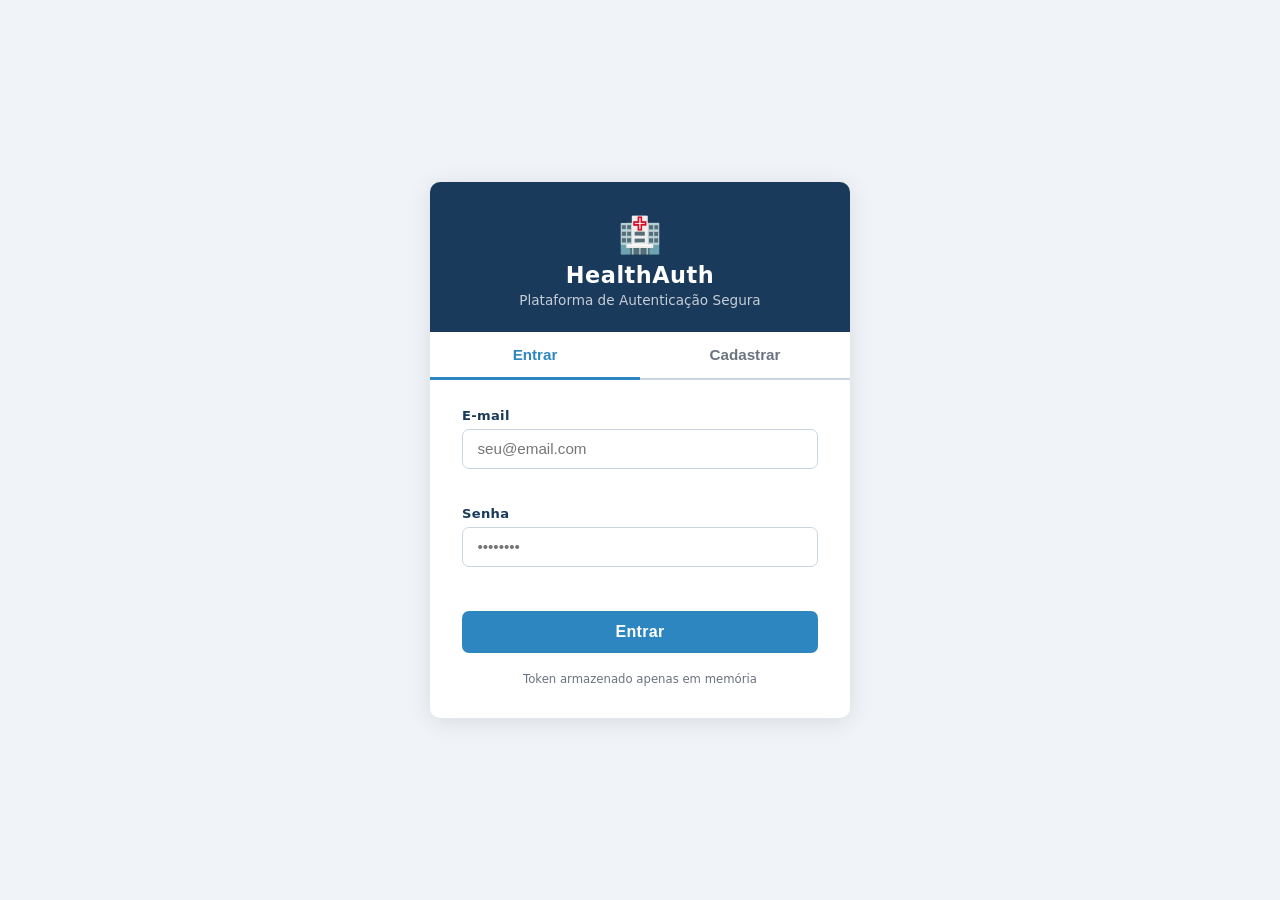
==== Frontend/index.html @ e2c79080 "init" ====
<!DOCTYPE html>
<html lang="pt-BR">

<head>
  <meta charset="UTF-8" />
  <meta name="viewport" content="width=device-width, initial-scale=1.0" />
  <title>HealthAuth — Login</title>
  <style>
    *,
    *::before,
    *::after {
      box-sizing: border-box;
      margin: 0;
      padding: 0;
    }

    :root {
      --primary: #1A3A5C;
      --accent: #2E86C1;
      --light: #D6EAF8;
      --danger: #C0392B;
      --success: #1E8449;
      --bg: #F0F4F8;
      --card: #FFFFFF;
      --text: #222222;
      --muted: #6B7280;
      --border: #CBD5E1;
      --radius: 10px;
      --shadow: 0 4px 24px rgba(0, 0, 0, .10);
    }

    body {
      font-family: 'Segoe UI', system-ui, sans-serif;
      background: var(--bg);
      min-height: 100vh;
      display: flex;
      align-items: center;
      justify-content: center;
      padding: 1.5rem;
    }

    /* ── Card ── */
    .card {
      background: var(--card);
      border-radius: var(--radius);
      box-shadow: var(--shadow);
      width: 100%;
      max-width: 420px;
      overflow: hidden;
    }

    .card-header {
      background: var(--primary);
      color: #fff;
      padding: 2rem 2rem 1.5rem;
      text-align: center;
    }

    .card-header .logo {
      font-size: 2.2rem;
      margin-bottom: .4rem;
    }

    .card-header h1 {
      font-size: 1.4rem;
      font-weight: 700;
      letter-spacing: .5px;
    }

    .card-header p {
      font-size: .85rem;
      opacity: .75;
      margin-top: .25rem;
    }

    /* ── Tabs ── */
    .tabs {
      display: flex;
      border-bottom: 2px solid var(--border);
    }

    .tab-btn {
      flex: 1;
      padding: .85rem;
      background: none;
      border: none;
      font-size: .95rem;
      font-weight: 600;
      color: var(--muted);
      cursor: pointer;
      transition: color .2s, border-bottom .2s;
      border-bottom: 3px solid transparent;
      margin-bottom: -2px;
    }

    .tab-btn.active {
      color: var(--accent);
      border-bottom-color: var(--accent);
    }

    /* ── Forms ── */
    .tab-panel {
      display: none;
      padding: 1.8rem 2rem 2rem;
    }

    .tab-panel.active {
      display: block;
    }

    .form-group {
      margin-bottom: 1.1rem;
    }

    label {
      display: block;
      font-size: .82rem;
      font-weight: 600;
      color: var(--primary);
      margin-bottom: .35rem;
      letter-spacing: .3px;
    }

    input[type="text"],
    input[type="email"],
    input[type="password"] {
      width: 100%;
      padding: .65rem .9rem;
      border: 1.5px solid var(--border);
      border-radius: 7px;
      font-size: .95rem;
      color: var(--text);
      transition: border-color .2s, box-shadow .2s;
      outline: none;
    }

    input:focus {
      border-color: var(--accent);
      box-shadow: 0 0 0 3px rgba(46, 134, 193, .15);
    }

    input.error {
      border-color: var(--danger);
    }

    input.ok {
      border-color: var(--success);
    }

    .field-error {
      font-size: .78rem;
      color: var(--danger);
      margin-top: .25rem;
      min-height: 1rem;
    }

    /* ── Password strength ── */
    .strength-bar {
      height: 4px;
      border-radius: 2px;
      background: var(--border);
      margin-top: .4rem;
      overflow: hidden;
    }

    .strength-fill {
      height: 100%;
      width: 0;
      border-radius: 2px;
      transition: width .3s, background .3s;
    }

    .strength-label {
      font-size: .73rem;
      color: var(--muted);
      margin-top: .2rem;
    }

    /* ── Button ── */
    .btn {
      width: 100%;
      padding: .75rem;
      background: var(--accent);
      color: #fff;
      border: none;
      border-radius: 7px;
      font-size: 1rem;
      font-weight: 700;
      cursor: pointer;
      transition: background .2s, transform .1s;
      margin-top: .4rem;
      letter-spacing: .3px;
    }

    .btn:hover {
      background: var(--primary);
    }

    .btn:active {
      transform: scale(.98);
    }

    .btn:disabled {
      opacity: .6;
      cursor: not-allowed;
    }

    /* ── Alert ── */
    .alert {
      padding: .7rem 1rem;
      border-radius: 7px;
      font-size: .88rem;
      margin-bottom: 1rem;
      display: none;
    }

    .alert.show {
      display: block;
    }

    .alert-danger {
      background: #fde8e8;
      color: var(--danger);
      border: 1px solid #f5c6c6;
    }

    .alert-success {
      background: #e8f5e9;
      color: var(--success);
      border: 1px solid #c8e6c9;
    }

    /* ── Footer note ── */
    .security-note {
      font-size: .73rem;
      color: var(--muted);
      text-align: center;
      margin-top: 1.2rem;
      display: flex;
      align-items: center;
      justify-content: center;
      gap: .3rem;
    }
  </style>
</head>

<body>

  <div class="card">
    <div class="card-header">
      <div class="logo">🏥</div>
      <h1>HealthAuth</h1>
      <p>Plataforma de Autenticação Segura</p>
    </div>

    <div class="tabs">
      <button class="tab-btn active" onclick="switchTab('login')">Entrar</button>
      <button class="tab-btn" onclick="switchTab('register')">Cadastrar</button>
    </div>

    <!-- ── LOGIN ── -->
    <div id="panel-login" class="tab-panel active">
      <div id="login-alert" class="alert"></div>

      <div class="form-group">
        <label for="login-email">E-mail</label>
        <input type="email" id="login-email" placeholder="seu@email.com" autocomplete="email" />
        <div class="field-error" id="login-email-err"></div>
      </div>

      <div class="form-group">
        <label for="login-password">Senha</label>
        <input type="password" id="login-password" placeholder="••••••••" autocomplete="current-password" />
        <div class="field-error" id="login-pass-err"></div>
      </div>

      <button class="btn" id="login-btn" onclick="handleLogin()">Entrar</button>

      <p class="security-note">Token armazenado apenas em memória</p>
    </div>

    <!-- ── REGISTER ── -->
    <div id="panel-register" class="tab-panel">
      <div id="reg-alert" class="alert"></div>

      <div class="form-group">
        <label for="reg-name">Nome completo</label>
        <input type="text" id="reg-name" placeholder="Maria da Silva" autocomplete="name" />
        <div class="field-error" id="reg-name-err"></div>
      </div>

      <div class="form-group">
        <label for="reg-email">E-mail</label>
        <input type="email" id="reg-email" placeholder="seu@email.com" autocomplete="email" />
        <div class="field-error" id="reg-email-err"></div>
      </div>

      <div class="form-group">
        <label for="reg-password">Senha</label>
        <input type="password" id="reg-password" placeholder="Mínimo 8 caracteres" oninput="checkStrength(this.value)"
          autocomplete="new-password" />
        <div class="strength-bar">
          <div class="strength-fill" id="strength-fill"></div>
        </div>
        <div class="strength-label" id="strength-label">Digite uma senha</div>
        <div class="field-error" id="reg-pass-err"></div>
      </div>

      <div class="form-group">
        <label for="reg-confirm">Confirmar senha</label>
        <input type="password" id="reg-confirm" placeholder="Repita a senha" autocomplete="new-password" />
        <div class="field-error" id="reg-confirm-err"></div>
      </div>

      <button class="btn" id="reg-btn" onclick="handleRegister()">Criar conta</button>

      <p class="security-note">Senha enviada com hash — nunca em texto claro</p>
    </div>
  </div>

  <script>
    // ═══════════════════════════════════════════════════════════════
    // MÓDULO DE AUTENTICAÇÃO — Token armazenado SOMENTE em memória
    // (NUNCA em localStorage / sessionStorage / cookie sem HttpOnly)
    // ═══════════════════════════════════════════════════════════════
    const AuthStore = (() => {
      let _token = null;
      return {
        set(token) { _token = token; },
        get() { return _token; },
        clear() { _token = null; },
        isAuth() { return !!_token; }
      };
    })();

    const API = 'SUA API';

    // ── Utilitários de UI ──────────────────────────────────────────
    function showAlert(id, msg, type = 'danger') {
      const el = document.getElementById(id);
      el.textContent = msg;
      el.className = `alert alert-${type} show`;
    }
    function hideAlert(id) {
      const el = document.getElementById(id);
      el.className = 'alert';
    }
    function setFieldError(id, msg) {
      const el = document.getElementById(id);
      if (el) el.textContent = msg;
    }
    function clearErrors(...ids) {
      ids.forEach(id => { const el = document.getElementById(id); if (el) el.textContent = ''; });
    }
    function markInput(id, valid) {
      const el = document.getElementById(id);
      if (!el) return;
      el.classList.toggle('error', !valid);
      el.classList.toggle('ok', valid);
    }

    // ── Troca de aba ──────────────────────────────────────────────
    function switchTab(tab) {
      document.querySelectorAll('.tab-panel').forEach(p => p.classList.remove('active'));
      document.querySelectorAll('.tab-btn').forEach(b => b.classList.remove('active'));
      document.getElementById(`panel-${tab}`).classList.add('active');
      document.querySelectorAll('.tab-btn')[tab === 'login' ? 0 : 1].classList.add('active');
    }

    // ── Força da senha ─────────────────────────────────────────────
    function checkStrength(password) {
      let score = 0;
      if (password.length >= 8) score++;
      if (/[A-Z]/.test(password)) score++;
      if (/[0-9]/.test(password)) score++;
      if (/[^A-Za-z0-9]/.test(password)) score++;

      const fill = document.getElementById('strength-fill');
      const label = document.getElementById('strength-label');
      const configs = [
        { w: '0%', bg: '#ccc', text: 'Digite uma senha' },
        { w: '25%', bg: '#e74c3c', text: 'Fraca' },
        { w: '50%', bg: '#e67e22', text: 'Razoável' },
        { w: '75%', bg: '#f1c40f', text: 'Boa' },
        { w: '100%', bg: 'var(--success)', text: 'Forte ✓' },
      ];
      const c = configs[score];
      fill.style.width = c.w;
      fill.style.background = c.bg;
      label.textContent = c.text;
      label.style.color = c.bg;
    }

    // ── Validações ─────────────────────────────────────────────────
    function validateEmail(email) {
      return /^[^\s@]+@[^\s@]+\.[^\s@]+$/.test(email.trim());
    }
    function validatePassword(pw) {
      return pw.length >= 8 && /[A-Z]/.test(pw) && /[0-9]/.test(pw);
    }

    // ── LOGIN ──────────────────────────────────────────────────────
    async function handleLogin() {
      hideAlert('login-alert');
      clearErrors('login-email-err', 'login-pass-err');

      const email = document.getElementById('login-email').value.trim();
      const pass = document.getElementById('login-password').value;

      let valid = true;
      if (!validateEmail(email)) {
        setFieldError('login-email-err', 'Informe um e-mail válido.');
        markInput('login-email', false); valid = false;
      } else markInput('login-email', true);

      if (!pass) {
        setFieldError('login-pass-err', 'A senha é obrigatória.');
        markInput('login-password', false); valid = false;
      } else markInput('login-password', true);

      if (!valid) return;

      const btn = document.getElementById('login-btn');
      btn.disabled = true;
      btn.textContent = 'Autenticando...';

      try {
        const res = await fetch(`${API}/auth/login`, {
          method: 'POST',
          headers: { 'Content-Type': 'application/json' },
          body: JSON.stringify({ email, password: pass })
        });

        const data = await res.json();

        if (res.ok) {
          // Token salvo apenas em memória — nunca em localStorage!
          AuthStore.set(data.token);
          window.location.href = 'dashboard.html';
        } else {
          // Mensagem genérica — não revela se é e-mail ou senha errada
          showAlert('login-alert', data.message || 'Credenciais inválidas. Tente novamente.');
        }
      } catch {
        showAlert('login-alert', 'Não foi possível conectar ao servidor. Verifique se a API está rodando.');
      } finally {
        btn.disabled = false;
        btn.textContent = 'Entrar';
      }
    }

    // ── CADASTRO ───────────────────────────────────────────────────
    async function handleRegister() {
      hideAlert('reg-alert');
      clearErrors('reg-name-err', 'reg-email-err', 'reg-pass-err', 'reg-confirm-err');

      const name = document.getElementById('reg-name').value.trim();
      const email = document.getElementById('reg-email').value.trim();
      const pass = document.getElementById('reg-password').value;
      const confirm = document.getElementById('reg-confirm').value;

      let valid = true;

      if (name.length < 3) {
        setFieldError('reg-name-err', 'Nome deve ter ao menos 3 caracteres.');
        markInput('reg-name', false); valid = false;
      } else markInput('reg-name', true);

      if (!validateEmail(email)) {
        setFieldError('reg-email-err', 'Informe um e-mail válido.');
        markInput('reg-email', false); valid = false;
      } else markInput('reg-email', true);

      if (!validatePassword(pass)) {
        setFieldError('reg-pass-err', 'Mínimo 8 caracteres, com maiúscula e número.');
        markInput('reg-password', false); valid = false;
      } else markInput('reg-password', true);

      if (pass !== confirm) {
        setFieldError('reg-confirm-err', 'As senhas não coincidem.');
        markInput('reg-confirm', false); valid = false;
      } else if (confirm) markInput('reg-confirm', true);

      if (!valid) return;

      const btn = document.getElementById('reg-btn');
      btn.disabled = true;
      btn.textContent = 'Criando conta...';

      try {
        const res = await fetch(`${API}/auth/register`, {
          method: 'POST',
          headers: { 'Content-Type': 'application/json' },
          body: JSON.stringify({ name, email, password: pass })
        });

        const data = await res.json();

        if (res.ok || res.status === 201) {
          showAlert('reg-alert', 'Conta criada! Faça login para continuar.', 'success');
          setTimeout(() => switchTab('login'), 2000);
        } else {
          showAlert('reg-alert', data.message || 'Erro ao criar conta. Tente novamente.');
        }
      } catch {
        showAlert('reg-alert', 'Não foi possível conectar ao servidor. Verifique se a API está rodando.');
      } finally {
        btn.disabled = false;
        btn.textContent = 'Criar conta';
      }
    }

    // Envio com Enter
    document.addEventListener('keydown', e => {
      if (e.key !== 'Enter') return;
      const active = document.querySelector('.tab-panel.active').id;
      if (active === 'panel-login') handleLogin();
      if (active === 'panel-register') handleRegister();
    });
  </script>
</body>

</html>
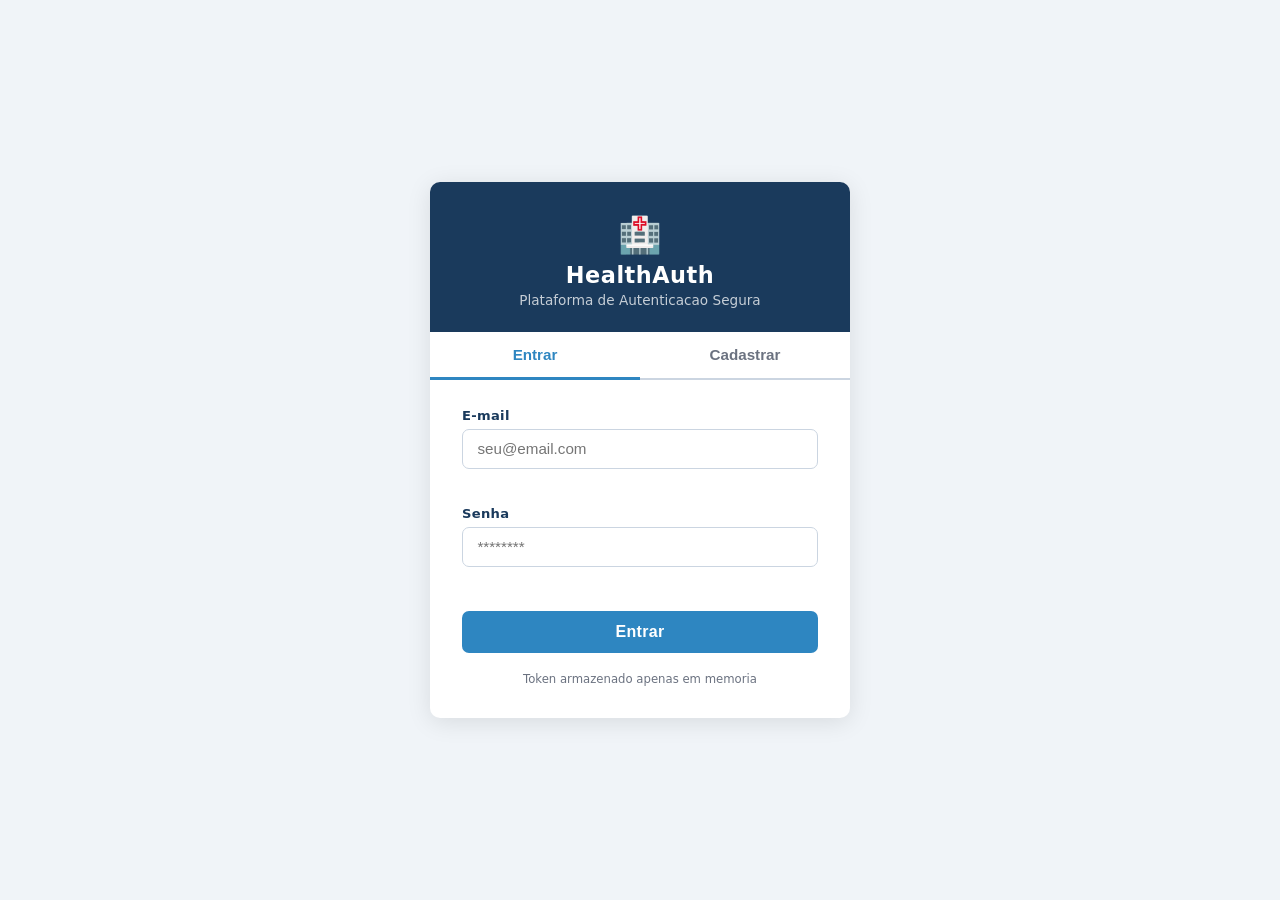
==== commit a168ae31: "feat: add UI and validation scripts for alert handling and password strength - Introduced `ui.js` fo" ====
--- a/Frontend/index.html
+++ b/Frontend/index.html
@@ -4,262 +4,25 @@
 <head>
   <meta charset="UTF-8" />
   <meta name="viewport" content="width=device-width, initial-scale=1.0" />
-  <title>HealthAuth — Login</title>
-  <style>
-    *,
-    *::before,
-    *::after {
-      box-sizing: border-box;
-      margin: 0;
-      padding: 0;
-    }
-
-    :root {
-      --primary: #1A3A5C;
-      --accent: #2E86C1;
-      --light: #D6EAF8;
-      --danger: #C0392B;
-      --success: #1E8449;
-      --bg: #F0F4F8;
-      --card: #FFFFFF;
-      --text: #222222;
-      --muted: #6B7280;
-      --border: #CBD5E1;
-      --radius: 10px;
-      --shadow: 0 4px 24px rgba(0, 0, 0, .10);
-    }
-
-    body {
-      font-family: 'Segoe UI', system-ui, sans-serif;
-      background: var(--bg);
-      min-height: 100vh;
-      display: flex;
-      align-items: center;
-      justify-content: center;
-      padding: 1.5rem;
-    }
-
-    /* ── Card ── */
-    .card {
-      background: var(--card);
-      border-radius: var(--radius);
-      box-shadow: var(--shadow);
-      width: 100%;
-      max-width: 420px;
-      overflow: hidden;
-    }
-
-    .card-header {
-      background: var(--primary);
-      color: #fff;
-      padding: 2rem 2rem 1.5rem;
-      text-align: center;
-    }
-
-    .card-header .logo {
-      font-size: 2.2rem;
-      margin-bottom: .4rem;
-    }
-
-    .card-header h1 {
-      font-size: 1.4rem;
-      font-weight: 700;
-      letter-spacing: .5px;
-    }
-
-    .card-header p {
-      font-size: .85rem;
-      opacity: .75;
-      margin-top: .25rem;
-    }
-
-    /* ── Tabs ── */
-    .tabs {
-      display: flex;
-      border-bottom: 2px solid var(--border);
-    }
-
-    .tab-btn {
-      flex: 1;
-      padding: .85rem;
-      background: none;
-      border: none;
-      font-size: .95rem;
-      font-weight: 600;
-      color: var(--muted);
-      cursor: pointer;
-      transition: color .2s, border-bottom .2s;
-      border-bottom: 3px solid transparent;
-      margin-bottom: -2px;
-    }
-
-    .tab-btn.active {
-      color: var(--accent);
-      border-bottom-color: var(--accent);
-    }
-
-    /* ── Forms ── */
-    .tab-panel {
-      display: none;
-      padding: 1.8rem 2rem 2rem;
-    }
-
-    .tab-panel.active {
-      display: block;
-    }
-
-    .form-group {
-      margin-bottom: 1.1rem;
-    }
-
-    label {
-      display: block;
-      font-size: .82rem;
-      font-weight: 600;
-      color: var(--primary);
-      margin-bottom: .35rem;
-      letter-spacing: .3px;
-    }
-
-    input[type="text"],
-    input[type="email"],
-    input[type="password"] {
-      width: 100%;
-      padding: .65rem .9rem;
-      border: 1.5px solid var(--border);
-      border-radius: 7px;
-      font-size: .95rem;
-      color: var(--text);
-      transition: border-color .2s, box-shadow .2s;
-      outline: none;
-    }
-
-    input:focus {
-      border-color: var(--accent);
-      box-shadow: 0 0 0 3px rgba(46, 134, 193, .15);
-    }
-
-    input.error {
-      border-color: var(--danger);
-    }
-
-    input.ok {
-      border-color: var(--success);
-    }
-
-    .field-error {
-      font-size: .78rem;
-      color: var(--danger);
-      margin-top: .25rem;
-      min-height: 1rem;
-    }
-
-    /* ── Password strength ── */
-    .strength-bar {
-      height: 4px;
-      border-radius: 2px;
-      background: var(--border);
-      margin-top: .4rem;
-      overflow: hidden;
-    }
-
-    .strength-fill {
-      height: 100%;
-      width: 0;
-      border-radius: 2px;
-      transition: width .3s, background .3s;
-    }
-
-    .strength-label {
-      font-size: .73rem;
-      color: var(--muted);
-      margin-top: .2rem;
-    }
-
-    /* ── Button ── */
-    .btn {
-      width: 100%;
-      padding: .75rem;
-      background: var(--accent);
-      color: #fff;
-      border: none;
-      border-radius: 7px;
-      font-size: 1rem;
-      font-weight: 700;
-      cursor: pointer;
-      transition: background .2s, transform .1s;
-      margin-top: .4rem;
-      letter-spacing: .3px;
-    }
-
-    .btn:hover {
-      background: var(--primary);
-    }
-
-    .btn:active {
-      transform: scale(.98);
-    }
-
-    .btn:disabled {
-      opacity: .6;
-      cursor: not-allowed;
-    }
-
-    /* ── Alert ── */
-    .alert {
-      padding: .7rem 1rem;
-      border-radius: 7px;
-      font-size: .88rem;
-      margin-bottom: 1rem;
-      display: none;
-    }
-
-    .alert.show {
-      display: block;
-    }
-
-    .alert-danger {
-      background: #fde8e8;
-      color: var(--danger);
-      border: 1px solid #f5c6c6;
-    }
-
-    .alert-success {
-      background: #e8f5e9;
-      color: var(--success);
-      border: 1px solid #c8e6c9;
-    }
-
-    /* ── Footer note ── */
-    .security-note {
-      font-size: .73rem;
-      color: var(--muted);
-      text-align: center;
-      margin-top: 1.2rem;
-      display: flex;
-      align-items: center;
-      justify-content: center;
-      gap: .3rem;
-    }
-  </style>
+  <title>HealthAuth - Login</title>
+  <link rel="stylesheet" href="./assets/css/base.css" />
+  <link rel="stylesheet" href="./assets/css/index.css" />
 </head>
 
 <body>
-
   <div class="card">
     <div class="card-header">
       <div class="logo">🏥</div>
       <h1>HealthAuth</h1>
-      <p>Plataforma de Autenticação Segura</p>
+      <p>Plataforma de Autenticacao Segura</p>
     </div>
 
     <div class="tabs">
-      <button class="tab-btn active" onclick="switchTab('login')">Entrar</button>
-      <button class="tab-btn" onclick="switchTab('register')">Cadastrar</button>
+      <button class="tab-btn active" data-tab="login" type="button">Entrar</button>
+      <button class="tab-btn" data-tab="register" type="button">Cadastrar</button>
     </div>
 
-    <!-- ── LOGIN ── -->
-    <div id="panel-login" class="tab-panel active">
+    <section id="panel-login" class="tab-panel active">
       <div id="login-alert" class="alert"></div>
 
       <div class="form-group">
@@ -270,17 +33,16 @@
 
       <div class="form-group">
         <label for="login-password">Senha</label>
-        <input type="password" id="login-password" placeholder="••••••••" autocomplete="current-password" />
+        <input type="password" id="login-password" placeholder="********" autocomplete="current-password" />
         <div class="field-error" id="login-pass-err"></div>
       </div>
 
-      <button class="btn" id="login-btn" onclick="handleLogin()">Entrar</button>
+      <button class="btn" id="login-btn" type="button">Entrar</button>
 
-      <p class="security-note">Token armazenado apenas em memória</p>
-    </div>
+      <p class="security-note">Token armazenado apenas em memoria</p>
+    </section>
 
-    <!-- ── REGISTER ── -->
-    <div id="panel-register" class="tab-panel">
+    <section id="panel-register" class="tab-panel">
       <div id="reg-alert" class="alert"></div>
 
       <div class="form-group">
@@ -297,8 +59,7 @@
 
       <div class="form-group">
         <label for="reg-password">Senha</label>
-        <input type="password" id="reg-password" placeholder="Mínimo 8 caracteres" oninput="checkStrength(this.value)"
-          autocomplete="new-password" />
+        <input type="password" id="reg-password" placeholder="Minimo 8 caracteres" autocomplete="new-password" />
         <div class="strength-bar">
           <div class="strength-fill" id="strength-fill"></div>
         </div>
@@ -312,212 +73,14 @@
         <div class="field-error" id="reg-confirm-err"></div>
       </div>
 
-      <button class="btn" id="reg-btn" onclick="handleRegister()">Criar conta</button>
+      <button class="btn" id="reg-btn" type="button">Criar conta</button>
 
-      <p class="security-note">Senha enviada com hash — nunca em texto claro</p>
-    </div>
+      <p class="security-note">Senha enviada com hash - nunca em texto claro</p>
+    </section>
   </div>
 
-  <script>
-    // ═══════════════════════════════════════════════════════════════
-    // MÓDULO DE AUTENTICAÇÃO — Token armazenado SOMENTE em memória
-    // (NUNCA em localStorage / sessionStorage / cookie sem HttpOnly)
-    // ═══════════════════════════════════════════════════════════════
-    const AuthStore = (() => {
-      let _token = null;
-      return {
-        set(token) { _token = token; },
-        get() { return _token; },
-        clear() { _token = null; },
-        isAuth() { return !!_token; }
-      };
-    })();
-
-    const API = 'SUA API';
-
-    // ── Utilitários de UI ──────────────────────────────────────────
-    function showAlert(id, msg, type = 'danger') {
-      const el = document.getElementById(id);
-      el.textContent = msg;
-      el.className = `alert alert-${type} show`;
-    }
-    function hideAlert(id) {
-      const el = document.getElementById(id);
-      el.className = 'alert';
-    }
-    function setFieldError(id, msg) {
-      const el = document.getElementById(id);
-      if (el) el.textContent = msg;
-    }
-    function clearErrors(...ids) {
-      ids.forEach(id => { const el = document.getElementById(id); if (el) el.textContent = ''; });
-    }
-    function markInput(id, valid) {
-      const el = document.getElementById(id);
-      if (!el) return;
-      el.classList.toggle('error', !valid);
-      el.classList.toggle('ok', valid);
-    }
-
-    // ── Troca de aba ──────────────────────────────────────────────
-    function switchTab(tab) {
-      document.querySelectorAll('.tab-panel').forEach(p => p.classList.remove('active'));
-      document.querySelectorAll('.tab-btn').forEach(b => b.classList.remove('active'));
-      document.getElementById(`panel-${tab}`).classList.add('active');
-      document.querySelectorAll('.tab-btn')[tab === 'login' ? 0 : 1].classList.add('active');
-    }
-
-    // ── Força da senha ─────────────────────────────────────────────
-    function checkStrength(password) {
-      let score = 0;
-      if (password.length >= 8) score++;
-      if (/[A-Z]/.test(password)) score++;
-      if (/[0-9]/.test(password)) score++;
-      if (/[^A-Za-z0-9]/.test(password)) score++;
-
-      const fill = document.getElementById('strength-fill');
-      const label = document.getElementById('strength-label');
-      const configs = [
-        { w: '0%', bg: '#ccc', text: 'Digite uma senha' },
-        { w: '25%', bg: '#e74c3c', text: 'Fraca' },
-        { w: '50%', bg: '#e67e22', text: 'Razoável' },
-        { w: '75%', bg: '#f1c40f', text: 'Boa' },
-        { w: '100%', bg: 'var(--success)', text: 'Forte ✓' },
-      ];
-      const c = configs[score];
-      fill.style.width = c.w;
-      fill.style.background = c.bg;
-      label.textContent = c.text;
-      label.style.color = c.bg;
-    }
-
-    // ── Validações ─────────────────────────────────────────────────
-    function validateEmail(email) {
-      return /^[^\s@]+@[^\s@]+\.[^\s@]+$/.test(email.trim());
-    }
-    function validatePassword(pw) {
-      return pw.length >= 8 && /[A-Z]/.test(pw) && /[0-9]/.test(pw);
-    }
-
-    // ── LOGIN ──────────────────────────────────────────────────────
-    async function handleLogin() {
-      hideAlert('login-alert');
-      clearErrors('login-email-err', 'login-pass-err');
-
-      const email = document.getElementById('login-email').value.trim();
-      const pass = document.getElementById('login-password').value;
-
-      let valid = true;
-      if (!validateEmail(email)) {
-        setFieldError('login-email-err', 'Informe um e-mail válido.');
-        markInput('login-email', false); valid = false;
-      } else markInput('login-email', true);
-
-      if (!pass) {
-        setFieldError('login-pass-err', 'A senha é obrigatória.');
-        markInput('login-password', false); valid = false;
-      } else markInput('login-password', true);
-
-      if (!valid) return;
-
-      const btn = document.getElementById('login-btn');
-      btn.disabled = true;
-      btn.textContent = 'Autenticando...';
-
-      try {
-        const res = await fetch(`${API}/auth/login`, {
-          method: 'POST',
-          headers: { 'Content-Type': 'application/json' },
-          body: JSON.stringify({ email, password: pass })
-        });
-
-        const data = await res.json();
-
-        if (res.ok) {
-          // Token salvo apenas em memória — nunca em localStorage!
-          AuthStore.set(data.token);
-          window.location.href = 'dashboard.html';
-        } else {
-          // Mensagem genérica — não revela se é e-mail ou senha errada
-          showAlert('login-alert', data.message || 'Credenciais inválidas. Tente novamente.');
-        }
-      } catch {
-        showAlert('login-alert', 'Não foi possível conectar ao servidor. Verifique se a API está rodando.');
-      } finally {
-        btn.disabled = false;
-        btn.textContent = 'Entrar';
-      }
-    }
-
-    // ── CADASTRO ───────────────────────────────────────────────────
-    async function handleRegister() {
-      hideAlert('reg-alert');
-      clearErrors('reg-name-err', 'reg-email-err', 'reg-pass-err', 'reg-confirm-err');
-
-      const name = document.getElementById('reg-name').value.trim();
-      const email = document.getElementById('reg-email').value.trim();
-      const pass = document.getElementById('reg-password').value;
-      const confirm = document.getElementById('reg-confirm').value;
-
-      let valid = true;
-
-      if (name.length < 3) {
-        setFieldError('reg-name-err', 'Nome deve ter ao menos 3 caracteres.');
-        markInput('reg-name', false); valid = false;
-      } else markInput('reg-name', true);
-
-      if (!validateEmail(email)) {
-        setFieldError('reg-email-err', 'Informe um e-mail válido.');
-        markInput('reg-email', false); valid = false;
-      } else markInput('reg-email', true);
-
-      if (!validatePassword(pass)) {
-        setFieldError('reg-pass-err', 'Mínimo 8 caracteres, com maiúscula e número.');
-        markInput('reg-password', false); valid = false;
-      } else markInput('reg-password', true);
-
-      if (pass !== confirm) {
-        setFieldError('reg-confirm-err', 'As senhas não coincidem.');
-        markInput('reg-confirm', false); valid = false;
-      } else if (confirm) markInput('reg-confirm', true);
-
-      if (!valid) return;
-
-      const btn = document.getElementById('reg-btn');
-      btn.disabled = true;
-      btn.textContent = 'Criando conta...';
-
-      try {
-        const res = await fetch(`${API}/auth/register`, {
-          method: 'POST',
-          headers: { 'Content-Type': 'application/json' },
-          body: JSON.stringify({ name, email, password: pass })
-        });
-
-        const data = await res.json();
-
-        if (res.ok || res.status === 201) {
-          showAlert('reg-alert', 'Conta criada! Faça login para continuar.', 'success');
-          setTimeout(() => switchTab('login'), 2000);
-        } else {
-          showAlert('reg-alert', data.message || 'Erro ao criar conta. Tente novamente.');
-        }
-      } catch {
-        showAlert('reg-alert', 'Não foi possível conectar ao servidor. Verifique se a API está rodando.');
-      } finally {
-        btn.disabled = false;
-        btn.textContent = 'Criar conta';
-      }
-    }
-
-    // Envio com Enter
-    document.addEventListener('keydown', e => {
-      if (e.key !== 'Enter') return;
-      const active = document.querySelector('.tab-panel.active').id;
-      if (active === 'panel-login') handleLogin();
-      if (active === 'panel-register') handleRegister();
-    });
-  </script>
+  <script src="./env.js"></script>
+  <script type="module" src="./assets/js/index-page.js"></script>
 </body>
 
-</html>+</html>
--- a/Frontend/assets/css/base.css
+++ b/Frontend/assets/css/base.css
@@ -0,0 +1,27 @@
+*,
+*::before,
+*::after {
+  box-sizing: border-box;
+  margin: 0;
+  padding: 0;
+}
+
+:root {
+  --primary: #1A3A5C;
+  --accent: #2E86C1;
+  --light: #D6EAF8;
+  --danger: #C0392B;
+  --success: #1E8449;
+  --bg: #F0F4F8;
+  --card: #FFFFFF;
+  --text: #222222;
+  --muted: #6B7280;
+  --border: #CBD5E1;
+  --radius: 10px;
+  --shadow: 0 4px 24px rgba(0, 0, 0, 0.10);
+}
+
+body {
+  font-family: "Segoe UI", system-ui, sans-serif;
+  color: var(--text);
+}
--- a/Frontend/assets/css/index.css
+++ b/Frontend/assets/css/index.css
@@ -0,0 +1,204 @@
+body {
+  background: var(--bg);
+  min-height: 100vh;
+  display: flex;
+  align-items: center;
+  justify-content: center;
+  padding: 1.5rem;
+}
+
+.card {
+  background: var(--card);
+  border-radius: var(--radius);
+  box-shadow: var(--shadow);
+  width: 100%;
+  max-width: 420px;
+  overflow: hidden;
+}
+
+.card-header {
+  background: var(--primary);
+  color: #fff;
+  padding: 2rem 2rem 1.5rem;
+  text-align: center;
+}
+
+.card-header .logo {
+  font-size: 2.2rem;
+  margin-bottom: 0.4rem;
+}
+
+.card-header h1 {
+  font-size: 1.4rem;
+  font-weight: 700;
+  letter-spacing: 0.5px;
+}
+
+.card-header p {
+  font-size: 0.85rem;
+  opacity: 0.75;
+  margin-top: 0.25rem;
+}
+
+.tabs {
+  display: flex;
+  border-bottom: 2px solid var(--border);
+}
+
+.tab-btn {
+  flex: 1;
+  padding: 0.85rem;
+  background: none;
+  border: none;
+  font-size: 0.95rem;
+  font-weight: 600;
+  color: var(--muted);
+  cursor: pointer;
+  transition: color 0.2s, border-bottom 0.2s;
+  border-bottom: 3px solid transparent;
+  margin-bottom: -2px;
+}
+
+.tab-btn.active {
+  color: var(--accent);
+  border-bottom-color: var(--accent);
+}
+
+.tab-panel {
+  display: none;
+  padding: 1.8rem 2rem 2rem;
+}
+
+.tab-panel.active {
+  display: block;
+}
+
+.form-group {
+  margin-bottom: 1.1rem;
+}
+
+label {
+  display: block;
+  font-size: 0.82rem;
+  font-weight: 600;
+  color: var(--primary);
+  margin-bottom: 0.35rem;
+  letter-spacing: 0.3px;
+}
+
+input[type="text"],
+input[type="email"],
+input[type="password"] {
+  width: 100%;
+  padding: 0.65rem 0.9rem;
+  border: 1.5px solid var(--border);
+  border-radius: 7px;
+  font-size: 0.95rem;
+  color: var(--text);
+  transition: border-color 0.2s, box-shadow 0.2s;
+  outline: none;
+}
+
+input:focus {
+  border-color: var(--accent);
+  box-shadow: 0 0 0 3px rgba(46, 134, 193, 0.15);
+}
+
+input.error {
+  border-color: var(--danger);
+}
+
+input.ok {
+  border-color: var(--success);
+}
+
+.field-error {
+  font-size: 0.78rem;
+  color: var(--danger);
+  margin-top: 0.25rem;
+  min-height: 1rem;
+}
+
+.strength-bar {
+  height: 4px;
+  border-radius: 2px;
+  background: var(--border);
+  margin-top: 0.4rem;
+  overflow: hidden;
+}
+
+.strength-fill {
+  height: 100%;
+  width: 0;
+  border-radius: 2px;
+  transition: width 0.3s, background 0.3s;
+}
+
+.strength-label {
+  font-size: 0.73rem;
+  color: var(--muted);
+  margin-top: 0.2rem;
+}
+
+.btn {
+  width: 100%;
+  padding: 0.75rem;
+  background: var(--accent);
+  color: #fff;
+  border: none;
+  border-radius: 7px;
+  font-size: 1rem;
+  font-weight: 700;
+  cursor: pointer;
+  transition: background 0.2s, transform 0.1s;
+  margin-top: 0.4rem;
+  letter-spacing: 0.3px;
+}
+
+.btn:hover {
+  background: var(--primary);
+}
+
+.btn:active {
+  transform: scale(0.98);
+}
+
+.btn:disabled {
+  opacity: 0.6;
+  cursor: not-allowed;
+}
+
+.alert {
+  padding: 0.7rem 1rem;
+  border-radius: 7px;
+  font-size: 0.88rem;
+  margin-bottom: 1rem;
+  display: none;
+}
+
+.alert.show {
+  display: block;
+}
+
+.alert-danger {
+  background: #fde8e8;
+  color: var(--danger);
+  border: 1px solid #f5c6c6;
+}
+
+.alert-success {
+  background: #e8f5e9;
+  color: var(--success);
+  border: 1px solid #c8e6c9;
+}
+
+.security-note {
+  font-size: 0.73rem;
+  color: var(--muted);
+  text-align: center;
+  margin-top: 1.2rem;
+  display: flex;
+  align-items: center;
+  justify-content: center;
+  gap: 0.3rem;
+}
